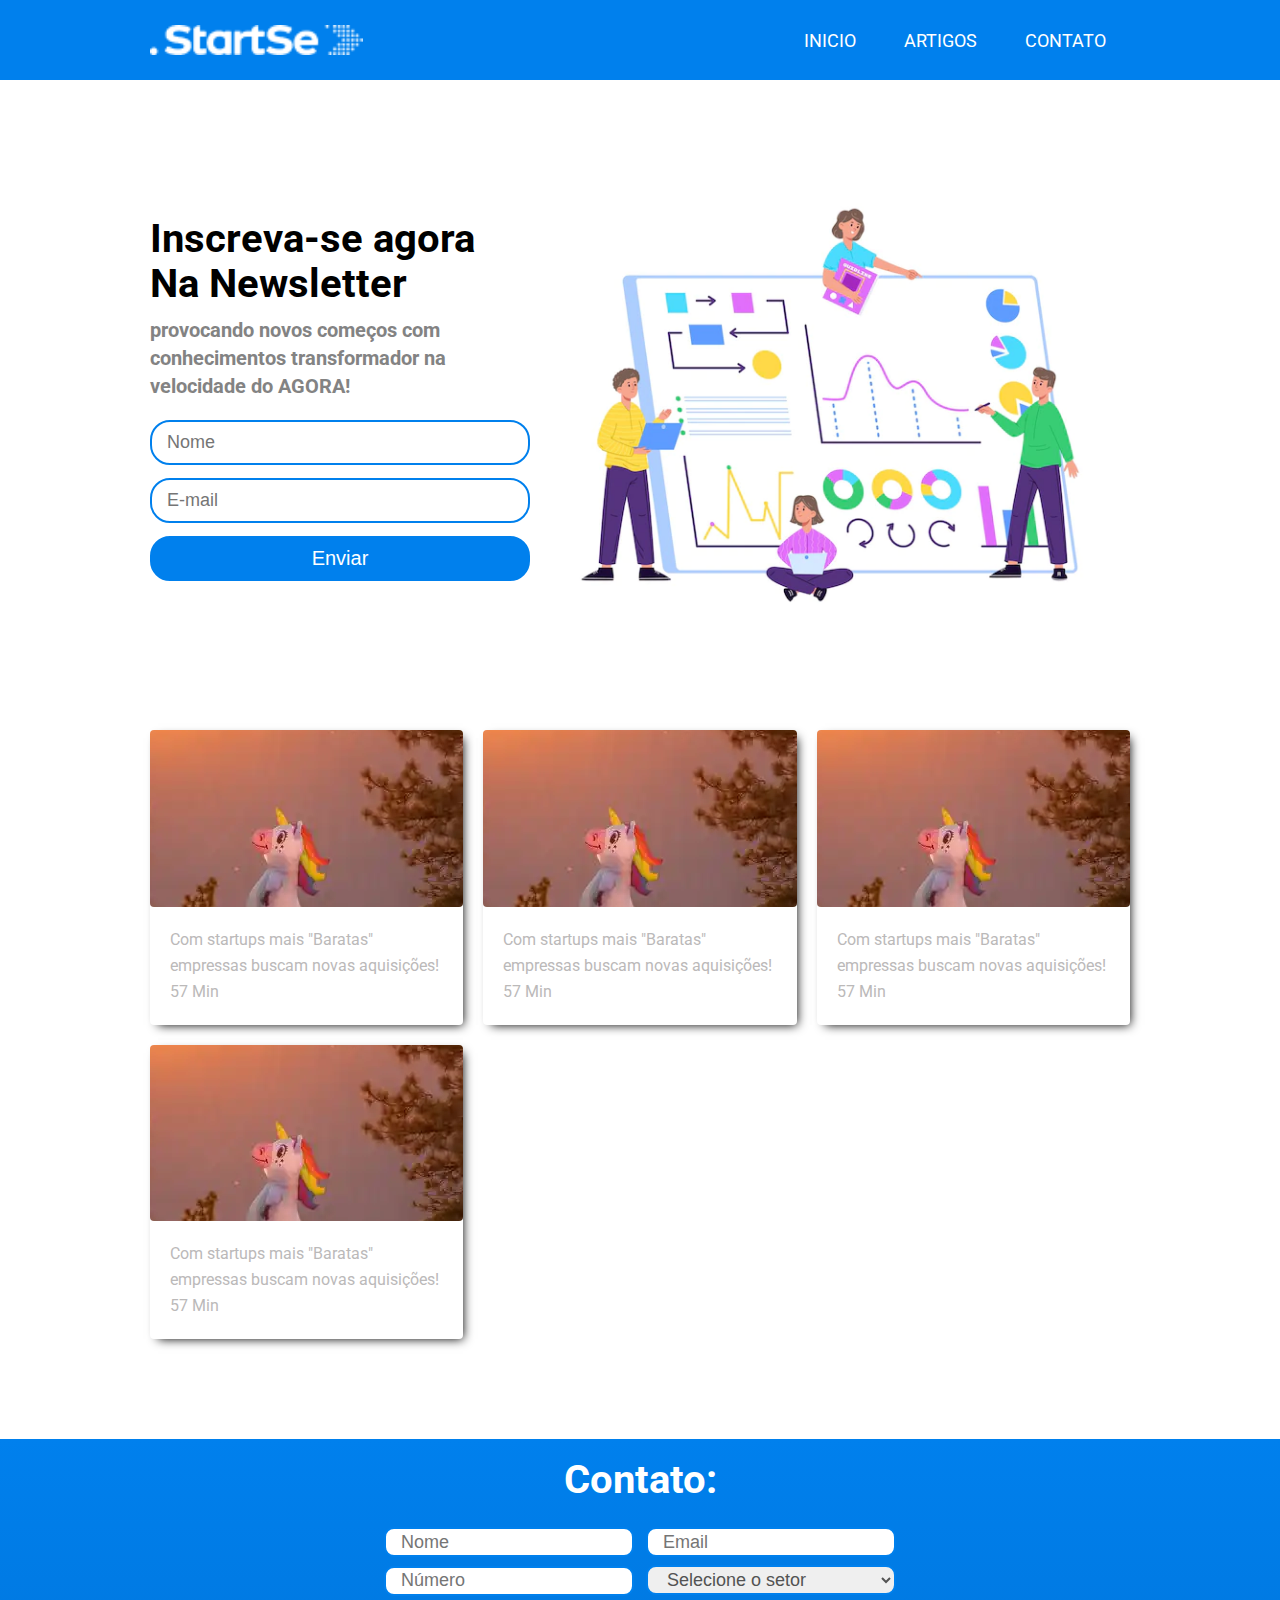
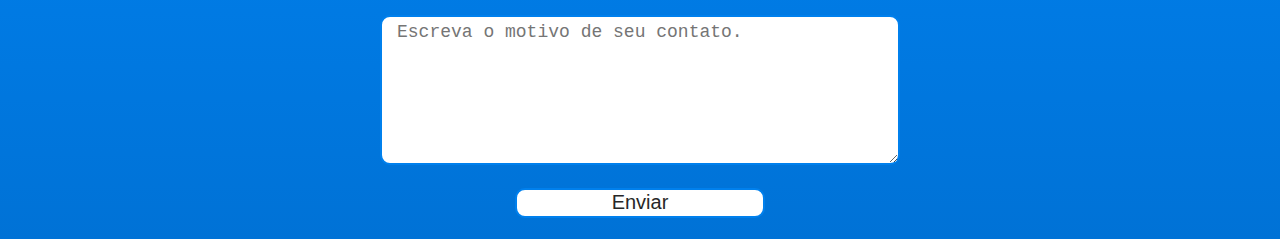
==== Index.html @ c2a412a1 "HTML > INDEX" ====
<!DOCTYPE html>
<html lang="pt-br">

<head>
    <meta charset="UTF-8">
    <meta http-equiv="X-UA-Compatible" content="IE=edge">
    <meta name="viewport" content="width=device-width, initial-scale=1.0">
    <Title>StartSe</Title>
    <link rel="icon" type="image/x-icon" href="images/favicon.ico">
    <link rel="stylesheet" type="text/css" href="./css/CSS.css">
    <link rel="stylesheet" type="text/css" href="./css/CSS Repoonse.css">
</head>

<body>
    <header>
        <div class="conteiner">
            <img src="images/image.png" alt="Logo.">
            <div class="secao-menu">
                <div class="conteiner-menu">
                    <input type="checkbox" id="checkbox-menu">
                    <label for="checkbox-menu">
                        <span></span>
                        <span></span>
                        <span></span>
                    </label>
                </div>
                <nav>
                    <ul>
                        <li>
                            <a href="#">Inicio</a>
                        </li>
                        <li><a href="#artigos">Artigos</a>
                        </li>
                        <li>
                            <a href="#contato">Contato</a>
                        </li>
                    </ul>
                </nav>
            </div>
        </div>
    </header>

    <main>
        <div class="conteiner-main">
            <div>
                <h2><span>Inscreva-se agora</span></h2>
                <h2>Na Newsletter</h2>
                <h3>provocando novos começos com conhecimentos transformador na velocidade do AGORA!</h3>
                <form>
                    <input type="text" placeholder="Nome">
                    <input type="email" placeholder="E-mail">
                    <input type="submit" value="Enviar">
                </form>
            </div>
            <img src="./images/register.webp" alt="Desenho de pessoas fazendo um projeto em um quadro.">
        </div>
    </main>

    <section class="cards" id="artigos">
        <div class="card">
            <div class="imagen">
                <img src="./images/unicornio.webp">
            </div>

            <div class="conteudo">
                <p class="titulo texto-medio">
                    Com startups mais "Baratas" empressas buscam novas aquisições!
                </p>
                <div class="info">
                    <p class="texto-medio">57 Min</p>
                </div>
            </div>
        </div>

        <div class="card">
            <div class="imagen">
                <img src="./images/unicornio.webp">
            </div>

            <div class="conteudo">
                <p class="titulo texto-medio">
                    Com startups mais "Baratas" empressas buscam novas aquisições!
                </p>
                <div class="info">
                    <p class="texto-medio">57 Min</p>
                </div>
            </div>
        </div>

        <div class="card">
            <div class="imagen">
                <img src="./images/unicornio.webp">
            </div>

            <div class="conteudo">
                <p class="titulo texto-medio">
                    Com startups mais "Baratas" empressas buscam novas aquisições!
                </p>
                <div class="info">
                    <p class="texto-medio">57 Min</p>
                </div>
            </div>
        </div>

        <div class="card">
            <div class="imagen">
                <img src="./images/unicornio.webp">
            </div>

            <div class="conteudo">
                <p class="titulo texto-medio">
                    Com startups mais "Baratas" empressas buscam novas aquisições!
                </p>
                <div class="info">
                    <p class="texto-medio">57 Min</p>
                </div>
            </div>
        </div>
    </section>

    <section id="contato">
        <div class="form">
            <h1>Contato:</h1>
            <form>
                <input type="text" placeholder="Nome">
                <input type="email" placeholder="Email">
                <input type="tel" placeholder="Número">
                <select name="motivo" id="motivo">
                    <option value="" selected id="setor">Selecione o setor</option>
                    <option value="suporte">Suporte</option>
                    <option value="marketing">Marketing</option>
                    <option value="admin">Administração</option>
                    <option value="outro">Outro</option>
                </select>
                <textarea placeholder="Escreva o motivo de seu contato."></textarea>
                <div id="submit">
                    <input type="submit" value="Enviar">
                </div>
            </form>
        </div>
    </section>

</body>

</html>
---- css/CSS.css ----
@import url('https://fonts.googleapis.com/css2?family=Roboto:ital,wght@0,300;0,400;0,700;1,400&display=swap');

* {
    box-sizing: border-box;
    margin: 0;
    padding: 0;
    outline: 0;
}

html, body {
    height: 100vh;
    font-family: "Roboto", 'Times New Roman' ;
    text-rendering: optimizeLegibility;
    -webkit-font-smoothing: antialiased;
}

/* HEADER */

header {
    background-color: #0080ed;
}

header .conteiner {
    display: flex;
    align-items: center;
    justify-content: space-between;
    max-width: 980px;
    height: 80px;
    margin: auto;
}

header nav ul {
    display: flex;

}

header nav ul li {
    list-style: none;
}

header nav ul li a {
    text-decoration: none;
    color: white;
    text-transform: uppercase;
    font-size: 18px;
    padding: 24px;
    transition: all 250ms linear 0s;
}

header nav ul li a:hover {
    background-color: rgba(255,255,255,0.20);
}

header .conteiner img {
    height: 30px;
}

/* MAIN */ 

main {
    margin-bottom: 100px;
}

main .conteiner-main {
    display: flex;
    align-items: center;
    justify-content: space-between;
    max-width: 980px;
    margin: 100px auto 0px auto;
}

h2 {
    color: #000000;
    font-size: 40px;
    line-height: 45px;
    font-weight: bold;
}

h3 {
    color: rgb(131,131,131);
    font-size: 20px;
    line-height: 28px;
    margin: 10px 0;
}

form {
    margin-top: 20px;
}

form input {
    width: 380px;
    padding-left: 15px;
    font-size: 18px;
    height: 45px;
    margin-bottom: 13px;
    border-radius: 20px;
    border: 2px solid #0080ed;
}

form [type="submit"] {
    background-color: #0080ed;
    color: white;
    font-size: 20px;
    padding: 0;
}

form [type="submit"]:hover {
    cursor: pointer
}

main .conteiner-main img {
    width: 600px;
}

/* CARDS */

.cards {
    width: 90%;
    max-width: 980px;
    margin: auto;
    display: grid;
    grid-template-columns: repeat(auto-fit, minmax(250px, 1fr));
    grid-gap: 20px;
}

.texto-medio {
    font-size: 16px;
    line-height: 26px;
    font-weight: 400;
    color: rgb(187, 185, 185);
}

.card {
    display: flex;
    flex-direction: column;
    cursor: pointer;
    border-radius: 4px;
    box-shadow: 4px 4px 10px -4px black;
    transition: all 0.3s ease 0s;
}

.card:hover {
    transform: translateY(-7px);
}

.imagen {
    width: 100%;
    padding-top: 56.25%;
    overflow: hidden;
    position: relative;
    border-radius: 4px;
}

.imagen img {
    position: absolute;
    border-radius: 10px;
    top: 50%;
    left: 50%;
    transform: translate(-50%, -50%);
}

.conteudo {
    margin: 20px;
}

.titulo {
    margin-bottom: 0px;
}

/* CONTATO */

.form {
    display: flex;
    flex-direction: column;
    justify-content: center;
    align-items: center;
    max-width: 980px;
    margin: 100px auto;
    height: 400px;
}

.form form {
    width: 520px;
}

.form form input{
    width: 250px;
    height: 30px;
    border-radius: 10px;
    margin: 4px;
}

select, textarea {
    border: 2px solid #0080ed;
    border-radius: 10px;
    width: 250px;
    height: 30px;
    color: #535353;
    margin: 4px;
    font-size: 18px;
    padding-left: 15px;
}

textarea {
    margin: 15px auto;
    width: 520px;
    height: 150px;
    padding-top: 5px;
}

.form h1 {
    color: white;
    font-size: 40px;
}
section#contato {
    background-image: linear-gradient(to top, #0072d6, #0080ed);
}

.form form input[type="submit"]{
    color: #272727;
    background-color: white;
    padding: 0;
}

#submit {
    display: flex;
    justify-content: space-around;
}
---- css/CSS Repoonse.css ----
@media (max-width: 1000px){
    main .conteiner-main div {
        margin: auto;
    }
    main .conteiner-main img {
        display: none;
    }
    h2 {
        margin-left: 50px;
    }
    div h3 {
        margin-left: 50px;
    }
    form {
        display: flex;
        align-items: center;
        width: 100%;
        padding-top: 20px;
        text-align: center;
        flex-direction: column;
    }
    input {
        margin: 12px;
    }
    .form {
        height: 70vh
    }

    .form form {
        padding-top: 10px;
    }

    .form form input, select, textarea{
        width: 350px;
        padding-left: 10px;
        margin: 8px;
    }
    .form form input, select {
        height: 40px;
    }
}

@media (min-height: 631px) {
    .conteiner-menu{
        display: none;
    }
}

@media (max-width: 1000px) {
    .conteiner {
        padding: 0px 20px;
    }
}

@media (max-width: 630px) {
    nav {
        display: none;
    }
    main .conteiner-main img {
        display: none;
    }

    .conteiner-menu {
        height: 100%;
        display: flex;
        align-items: center;
        justify-content: center;
    }

    #checkbox-menu {
        position: absolute;
        opacity: 0;
    }
    label {
        cursor: pointer;
        position: relative;
        display: block;
        height: 22px;
        width: 30px;
    }
    label span {
        position: absolute;
        display: block;
        height: 5px;
        width: 100%;
        background-color: white;
        border-radius: 30px;
        transition: 0.25s ease-in-out;
    }
    label span:nth-child(1){
        top: 0;
    }
    label span:nth-child(2){
        top: 8px;
    }
    label span:nth-child(3){
        top: 16px;
    }
    
    #checkbox-menu:checked + label span:nth-child(1){
        transform: rotate(-45deg);
        top: 8px;
    }
    #checkbox-menu:checked + label span:nth-child(2){
        opacity: 0;
    }
    #checkbox-menu:checked + label span:nth-child(3){
        transform: rotate(45deg);
        top: 8px;
    }
    .form {
        height: 100vh
    }
}
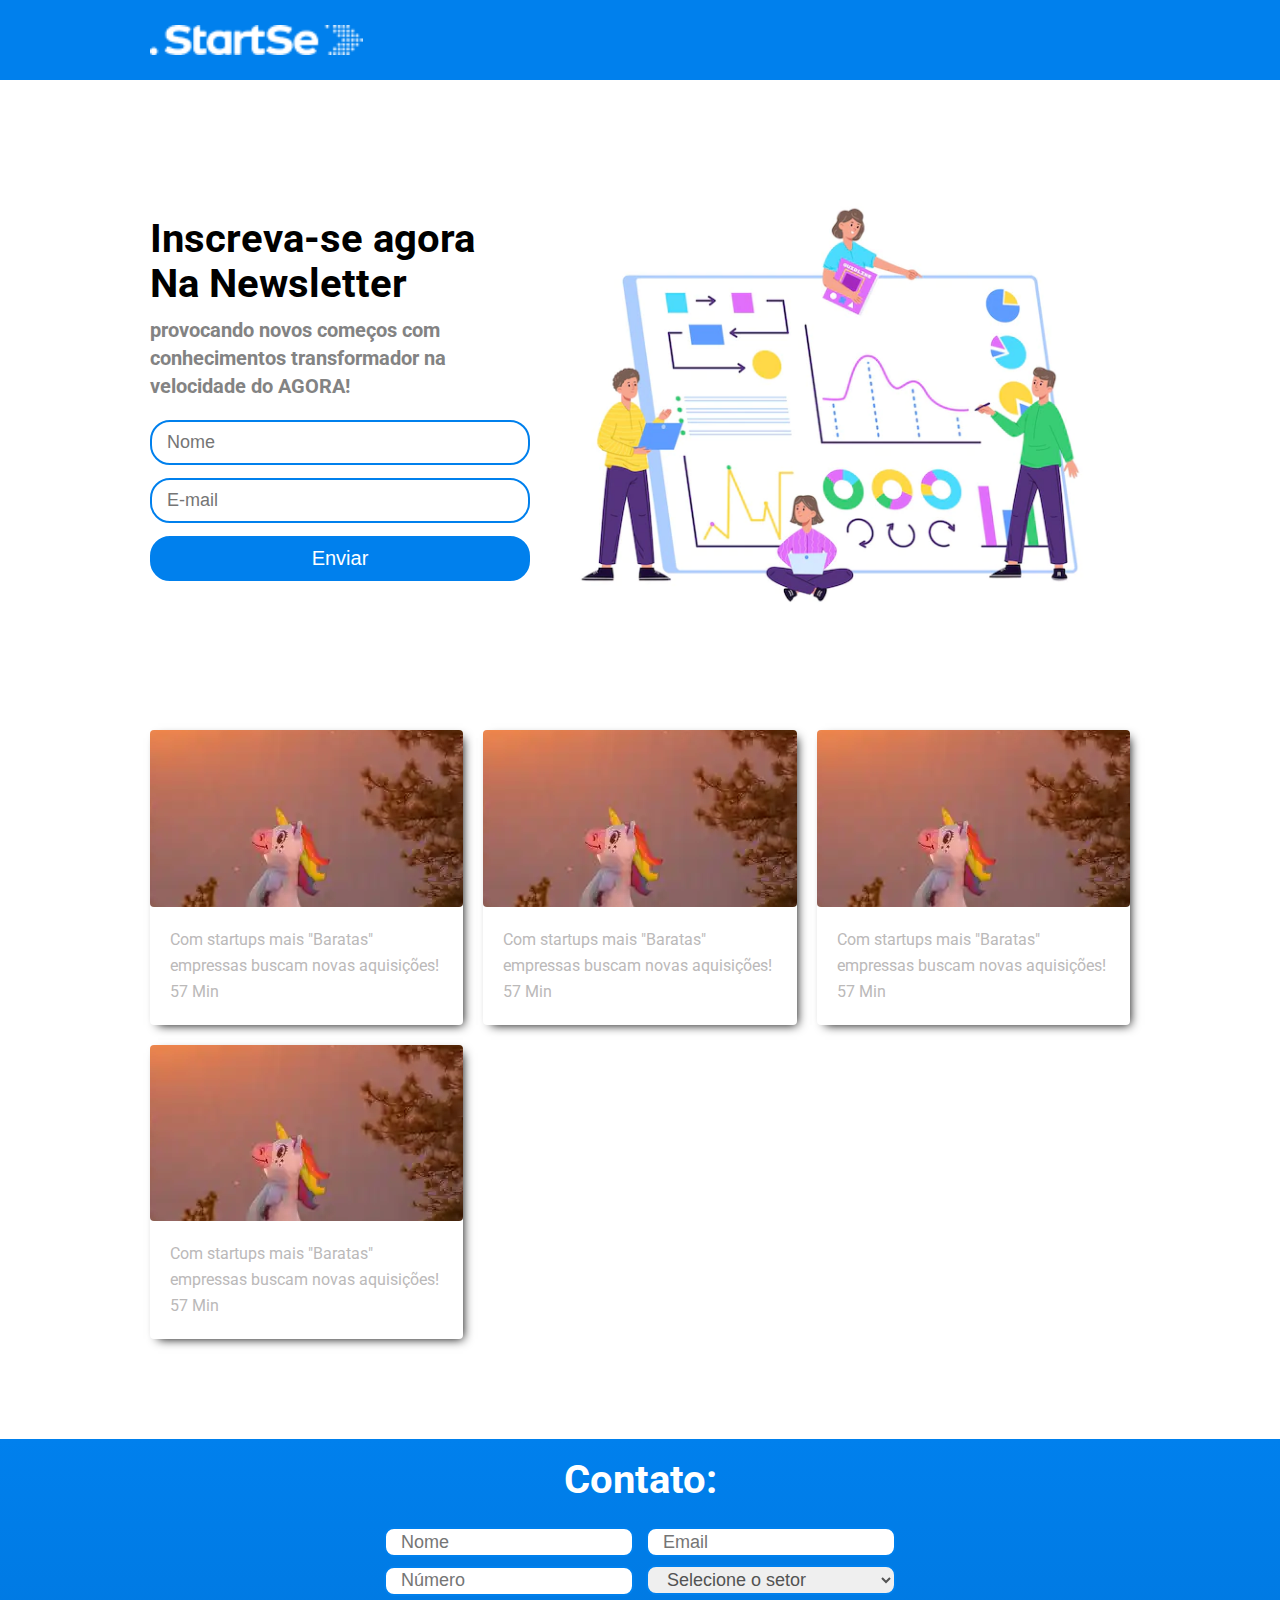
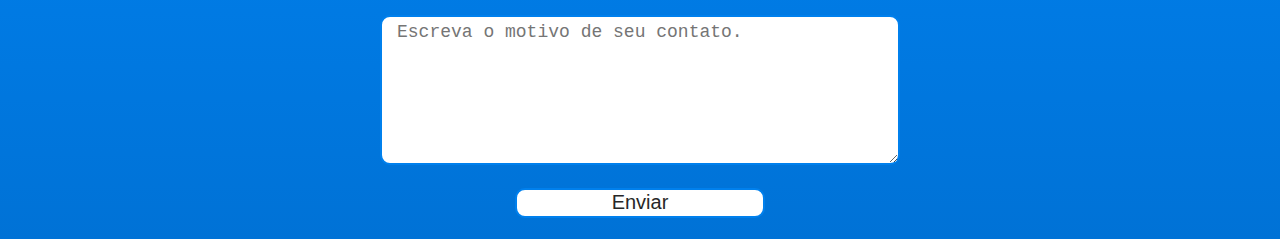
==== commit df5bf237: "Altera a estrutura do Header" ====
--- a/Index.html
+++ b/Index.html
@@ -14,28 +14,28 @@
 <body>
     <header>
         <div class="conteiner">
-            <img src="images/image.png" alt="Logo.">
+            <img src="images/image.png" alt="Logo">
             <div class="secao-menu">
                 <div class="conteiner-menu">
                     <input type="checkbox" id="checkbox-menu">
-                    <label for="checkbox-menu">
+                    <label class="menu-button-conteiner" for="checkbox-menu">
                         <span></span>
                         <span></span>
                         <span></span>
                     </label>
+                    <nav>
+                        <ul>
+                            <li>
+                                <a href="#">Inicio</a>
+                            </li>
+                            <li><a href="#artigos">Artigos</a>
+                            </li>
+                            <li>
+                                <a href="#contato">Contato</a>
+                            </li>
+                        </ul>
+                    </nav>
                 </div>
-                <nav>
-                    <ul>
-                        <li>
-                            <a href="#">Inicio</a>
-                        </li>
-                        <li><a href="#artigos">Artigos</a>
-                        </li>
-                        <li>
-                            <a href="#contato">Contato</a>
-                        </li>
-                    </ul>
-                </nav>
             </div>
         </div>
     </header>
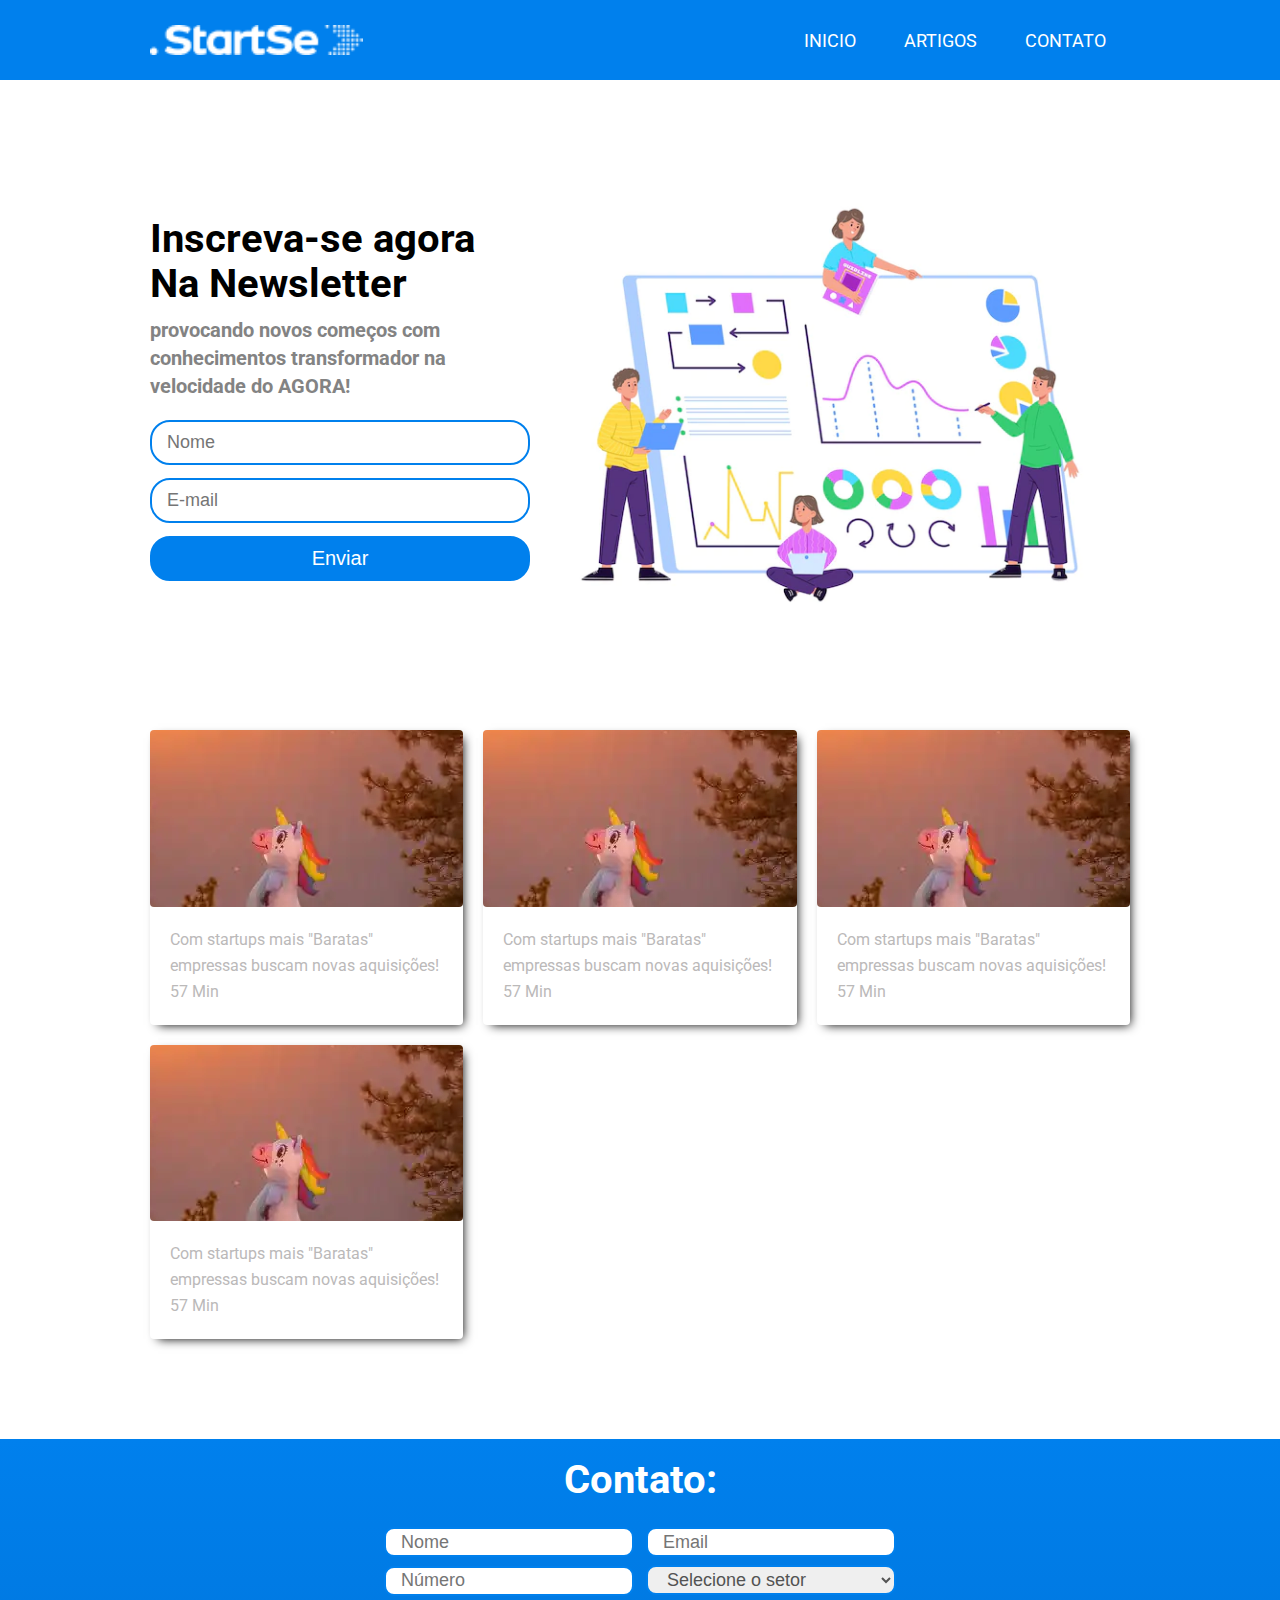
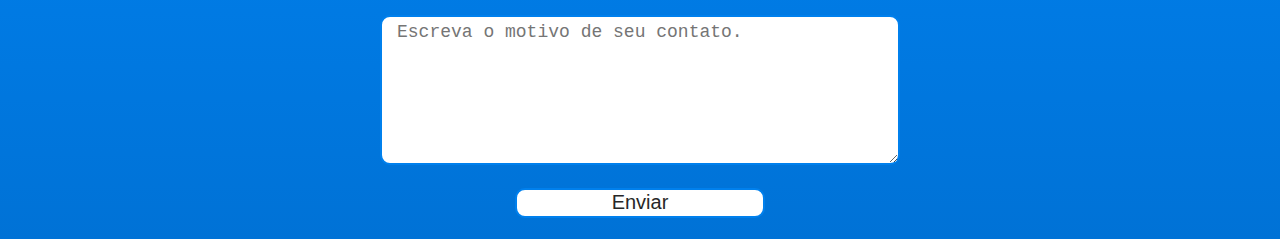
==== commit afc8d97c: "Adiciona o Menu Lateral" ====
--- a/Index.html
+++ b/Index.html
@@ -24,7 +24,7 @@
                         <span></span>
                     </label>
                     <nav>
-                        <ul>
+                        <ul class="menu">
                             <li>
                                 <a href="#">Inicio</a>
                             </li>
--- a/css/CSS.css
+++ b/css/CSS.css
@@ -53,6 +53,10 @@
 
 header .conteiner img {
     height: 30px;
+}
+
+#checkbox-menu {
+    display: none;
 }
 
 /* MAIN */ 
--- a/css/CSS Repoonse.css
+++ b/css/CSS Repoonse.css
@@ -1,27 +1,33 @@
-@media (max-width: 1000px){
+@media (max-width: 1000px) {
     main .conteiner-main div {
         margin: auto;
     }
+
     main .conteiner-main img {
         display: none;
     }
+
     h2 {
         margin-left: 50px;
     }
+
     div h3 {
         margin-left: 50px;
     }
+
     form {
         display: flex;
         align-items: center;
-        width: 100%;
+        width: 100vw;
         padding-top: 20px;
         text-align: center;
         flex-direction: column;
     }
+
     input {
         margin: 12px;
     }
+
     .form {
         height: 70vh
     }
@@ -30,19 +36,17 @@
         padding-top: 10px;
     }
 
-    .form form input, select, textarea{
+    .form form input,
+    select,
+    textarea {
         width: 350px;
         padding-left: 10px;
         margin: 8px;
     }
-    .form form input, select {
+
+    .form form input,
+    select {
         height: 40px;
-    }
-}
-
-@media (min-height: 631px) {
-    .conteiner-menu{
-        display: none;
     }
 }
 
@@ -52,25 +56,48 @@
     }
 }
 
-@media (max-width: 630px) {
-    nav {
-        display: none;
+@media (max-width: 630px) { 
+
+    .menu-button-conteiner {
+        display: flex;
     }
+
+    .menu {
+        position: absolute;
+        margin-top: 30px;
+        flex-direction: column;
+        width: 100vw;
+        justify-content: center;
+        align-items: center;
+        left: 100%;
+        transform: translateX(100vw);
+        transition: 0.5s ease transform;
+    }
+
+    .menu>li {
+        display: flex;
+        justify-content: center;
+        margin: 0;
+        padding: 0px;
+        width: 100%;
+        color: white;
+        background-color: #0080ed;
+        border-radius: 8px;
+    }
+
+    .menu>li:not(:last-child) {
+        border-bottom: 1px solid white;
+    }
+
+    .menu li a {
+        flex: 1;
+        text-align: center;
+    }
+
     main .conteiner-main img {
         display: none;
     }
 
-    .conteiner-menu {
-        height: 100%;
-        display: flex;
-        align-items: center;
-        justify-content: center;
-    }
-
-    #checkbox-menu {
-        position: absolute;
-        opacity: 0;
-    }
     label {
         cursor: pointer;
         position: relative;
@@ -78,6 +105,7 @@
         height: 22px;
         width: 30px;
     }
+
     label span {
         position: absolute;
         display: block;
@@ -87,27 +115,42 @@
         border-radius: 30px;
         transition: 0.25s ease-in-out;
     }
-    label span:nth-child(1){
+
+    label span:nth-child(1) {
         top: 0;
     }
-    label span:nth-child(2){
+
+    label span:nth-child(2) {
         top: 8px;
     }
-    label span:nth-child(3){
+
+    label span:nth-child(3) {
         top: 16px;
     }
-    
-    #checkbox-menu:checked + label span:nth-child(1){
+
+    #checkbox-menu:checked+label span:nth-child(1) {
         transform: rotate(-45deg);
         top: 8px;
     }
-    #checkbox-menu:checked + label span:nth-child(2){
+
+    #checkbox-menu:checked+label span:nth-child(2) {
         opacity: 0;
     }
-    #checkbox-menu:checked + label span:nth-child(3){
+
+    #checkbox-menu:checked+label span:nth-child(3) {
         transform: rotate(45deg);
         top: 8px;
     }
+    
+    nav .menu {
+        width: 100vw;
+    }
+
+    #checkbox-menu:checked~nav .menu{
+        transform: translateX(-100vw);
+        transition: 0.5 ease transform;
+    }
+
     .form {
         height: 100vh
     }
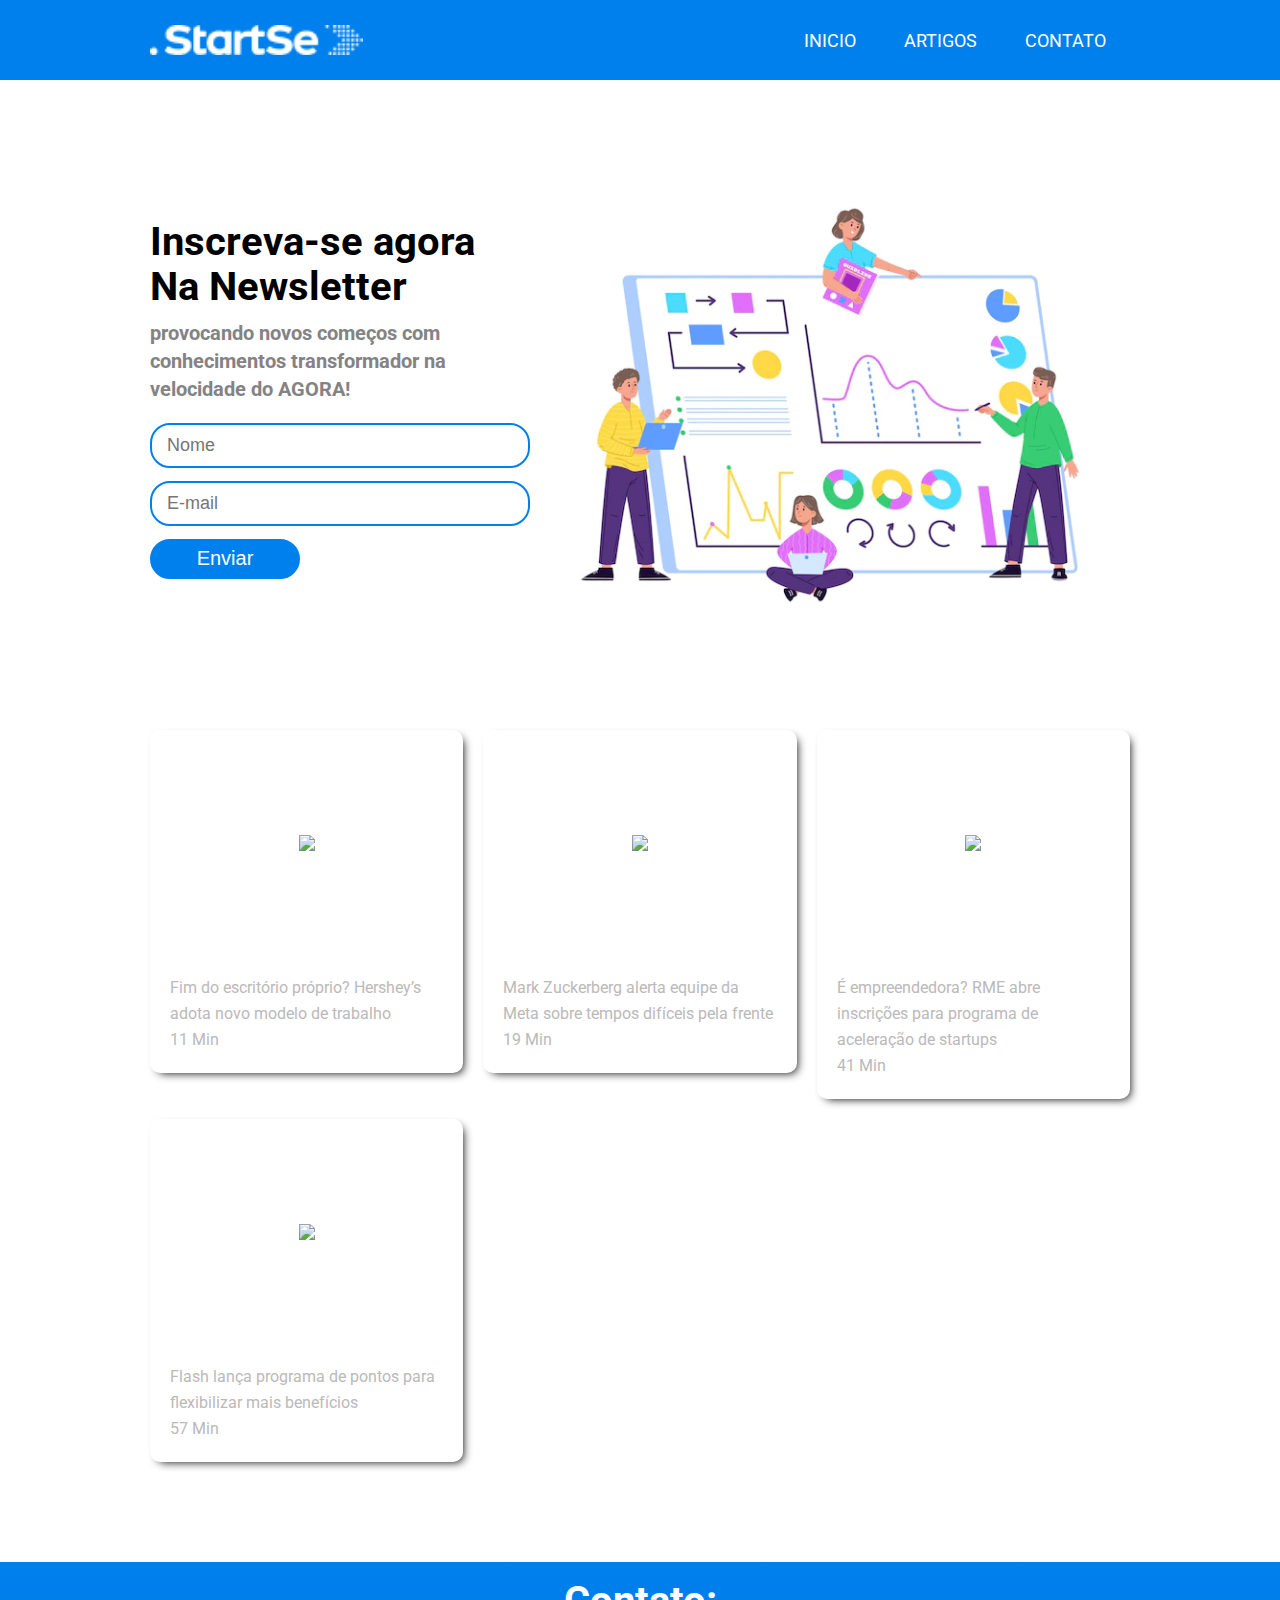
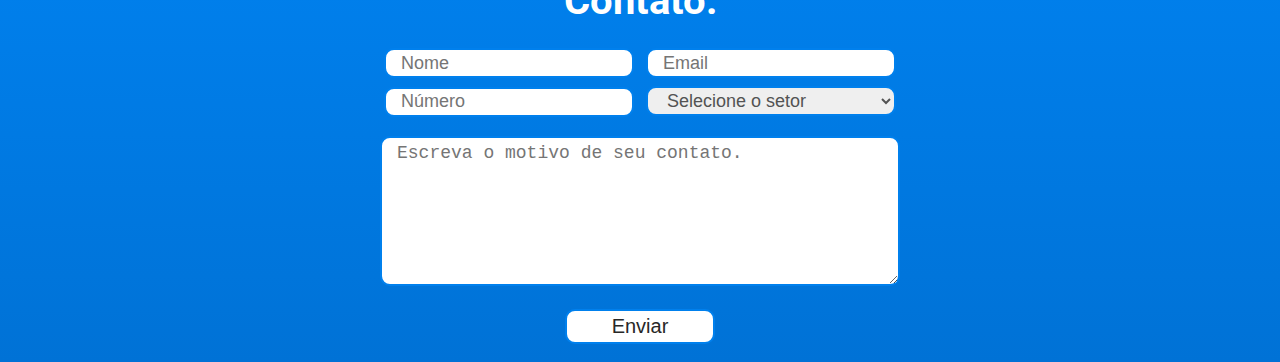
==== commit 5d363ed2: "Artigo criado" ====
--- a/Index.html
+++ b/Index.html
@@ -12,7 +12,7 @@
 </head>
 
 <body>
-    <header>
+    <header id="inicio">
         <div class="conteiner">
             <img src="images/image.png" alt="Logo">
             <div class="secao-menu">
@@ -26,7 +26,7 @@
                     <nav>
                         <ul class="menu">
                             <li>
-                                <a href="#">Inicio</a>
+                                <a href="#inicio">Inicio</a>
                             </li>
                             <li><a href="#artigos">Artigos</a>
                             </li>
@@ -57,65 +57,74 @@
     </main>
 
     <section class="cards" id="artigos">
-        <div class="card">
-            <div class="imagen">
-                <img src="./images/unicornio.webp">
-            </div>
 
-            <div class="conteudo">
-                <p class="titulo texto-medio">
-                    Com startups mais "Baratas" empressas buscam novas aquisições!
-                </p>
-                <div class="info">
-                    <p class="texto-medio">57 Min</p>
+        <a href="https://www.startse.com/artigos/modelo-de-trabalho-da-hersheys/">
+            <div class="card">
+                <div class="imagen">
+                    <img src="https://www.startse.com/_next/image/?url=https%3A%2F%2Fstartse-uploader.s3.us-east-2.amazonaws.com%2Fmedium_Hersheys_8d2b172c8a.jpg&w=1920&q=50">
+                </div>
+
+                <div class="conteudo">
+                    <p class="titulo texto-medio">
+                        Fim do escritório próprio? Hershey’s adota novo modelo de trabalho
+                    </p>
+                    <div class="info">
+                        <p class="texto-medio">11 Min</p>
+                    </div>
                 </div>
             </div>
-        </div>
+        </a>
 
-        <div class="card">
-            <div class="imagen">
-                <img src="./images/unicornio.webp">
-            </div>
+        <a href="/Artigos-Futuro/Mark.html">
+            <div class="card">
+                <div class="imagen">
+                    <img src="https://www.startse.com/_next/image/?url=https%3A%2F%2Fstartse-uploader.s3.us-east-2.amazonaws.com%2Fmedium_mark_zuckerberg_892846ee43.jpg&w=1920&q=50">
+                </div>
 
-            <div class="conteudo">
-                <p class="titulo texto-medio">
-                    Com startups mais "Baratas" empressas buscam novas aquisições!
-                </p>
-                <div class="info">
-                    <p class="texto-medio">57 Min</p>
+                <div class="conteudo">
+                    <p class="titulo texto-medio">
+                        Mark Zuckerberg alerta equipe da Meta sobre tempos difíceis pela frente
+                    </p>
+                    <div class="info">
+                        <p class="texto-medio">19 Min</p>
+                    </div>
                 </div>
             </div>
-        </div>
+        </a>
 
-        <div class="card">
-            <div class="imagen">
-                <img src="./images/unicornio.webp">
-            </div>
+        <a href="https://www.startse.com/artigos/inscricoes-abertas-para-a-edicao-2022-do-rme-acelera/">
+            <div class="card">
+                <div class="imagen">
+                    <img src="https://www.startse.com/_next/image/?url=https%3A%2F%2Fstartse-uploader.s3.us-east-2.amazonaws.com%2Fmedium_Empreendedorismo_feminino_3207b230e3.jpg&w=1920&q=50">
+                </div>
 
-            <div class="conteudo">
-                <p class="titulo texto-medio">
-                    Com startups mais "Baratas" empressas buscam novas aquisições!
-                </p>
-                <div class="info">
-                    <p class="texto-medio">57 Min</p>
+                <div class="conteudo">
+                    <p class="titulo texto-medio">
+                        É empreendedora? RME abre inscrições para programa de aceleração de startups
+                    </p>
+                    <div class="info">
+                        <p class="texto-medio">41 Min</p>
+                    </div>
                 </div>
             </div>
-        </div>
+        </a>
 
-        <div class="card">
-            <div class="imagen">
-                <img src="./images/unicornio.webp">
-            </div>
+        <a href="https://www.startse.com/artigos/flash-lanca-programa-de-pontos-para-flexibilizar-mais-beneficios">
+            <div class="card">
+                <div class="imagen">
+                    <img src="https://www.startse.com/_next/image/?url=https%3A%2F%2Fstartse-uploader.s3.us-east-2.amazonaws.com%2Fmedium_1200x675_32_1_31a46f9e59.jpg&w=1920&q=50">
+                </div>
 
-            <div class="conteudo">
-                <p class="titulo texto-medio">
-                    Com startups mais "Baratas" empressas buscam novas aquisições!
-                </p>
-                <div class="info">
-                    <p class="texto-medio">57 Min</p>
+                <div class="conteudo">
+                    <p class="titulo texto-medio">
+                        Flash lança programa de pontos para flexibilizar mais benefícios
+                    </p>
+                    <div class="info">
+                        <p class="texto-medio">57 Min</p>
+                    </div>
                 </div>
             </div>
-        </div>
+        </a>
     </section>
 
     <section id="contato">
--- a/css/CSS.css
+++ b/css/CSS.css
@@ -8,8 +8,7 @@
 }
 
 html, body {
-    height: 100vh;
-    font-family: "Roboto", 'Times New Roman' ;
+    font-family: "Roboto", 'Times New Roman';
     text-rendering: optimizeLegibility;
     -webkit-font-smoothing: antialiased;
 }
@@ -48,7 +47,7 @@
 }
 
 header nav ul li a:hover {
-    background-color: rgba(255,255,255,0.20);
+    background-color: rgba(255, 255, 255, 0.20);
 }
 
 header .conteiner img {
@@ -59,7 +58,7 @@
     display: none;
 }
 
-/* MAIN */ 
+/* MAIN */
 
 main {
     margin-bottom: 100px;
@@ -81,7 +80,7 @@
 }
 
 h3 {
-    color: rgb(131,131,131);
+    color: rgb(131, 131, 131);
     font-size: 20px;
     line-height: 28px;
     margin: 10px 0;
@@ -105,11 +104,15 @@
     background-color: #0080ed;
     color: white;
     font-size: 20px;
-    padding: 0;
+    width: 150px;
+    padding-left: 0px;
+    height: 40px;
 }
 
 form [type="submit"]:hover {
-    cursor: pointer
+    cursor: pointer;
+    background-color: rgba(0,128,237,0.8);
+    transform: translateY(-2px);
 }
 
 main .conteiner-main img {
@@ -117,6 +120,10 @@
 }
 
 /* CARDS */
+
+a {
+    text-decoration: none;
+}
 
 .cards {
     width: 90%;
@@ -141,6 +148,7 @@
     border-radius: 4px;
     box-shadow: 4px 4px 10px -4px black;
     transition: all 0.3s ease 0s;
+    border-radius: 10px;
 }
 
 .card:hover {
@@ -152,12 +160,12 @@
     padding-top: 56.25%;
     overflow: hidden;
     position: relative;
-    border-radius: 4px;
+    border-radius: 10px 10px 0 0;
+    height: 225px;
 }
 
 .imagen img {
     position: absolute;
-    border-radius: 10px;
     top: 50%;
     left: 50%;
     transform: translate(-50%, -50%);
@@ -179,7 +187,7 @@
     justify-content: center;
     align-items: center;
     max-width: 980px;
-    margin: 100px auto;
+    margin: 100px auto 0;
     height: 400px;
 }
 
@@ -187,7 +195,7 @@
     width: 520px;
 }
 
-.form form input{
+.form form input {
     width: 250px;
     height: 30px;
     border-radius: 10px;
@@ -216,14 +224,17 @@
     color: white;
     font-size: 40px;
 }
+
 section#contato {
     background-image: linear-gradient(to top, #0072d6, #0080ed);
 }
 
-.form form input[type="submit"]{
+.form form input[type="submit"] {
     color: #272727;
     background-color: white;
     padding: 0;
+    width: 150px;
+    height: 35px;
 }
 
 #submit {
--- a/css/CSS Repoonse.css
+++ b/css/CSS Repoonse.css
@@ -56,7 +56,7 @@
     }
 }
 
-@media (max-width: 630px) { 
+@media (max-width: 630px) {
 
     .menu-button-conteiner {
         display: flex;
@@ -141,12 +141,12 @@
         transform: rotate(45deg);
         top: 8px;
     }
-    
+
     nav .menu {
         width: 100vw;
     }
 
-    #checkbox-menu:checked~nav .menu{
+    #checkbox-menu:checked~nav .menu {
         transform: translateX(-100vw);
         transition: 0.5 ease transform;
     }
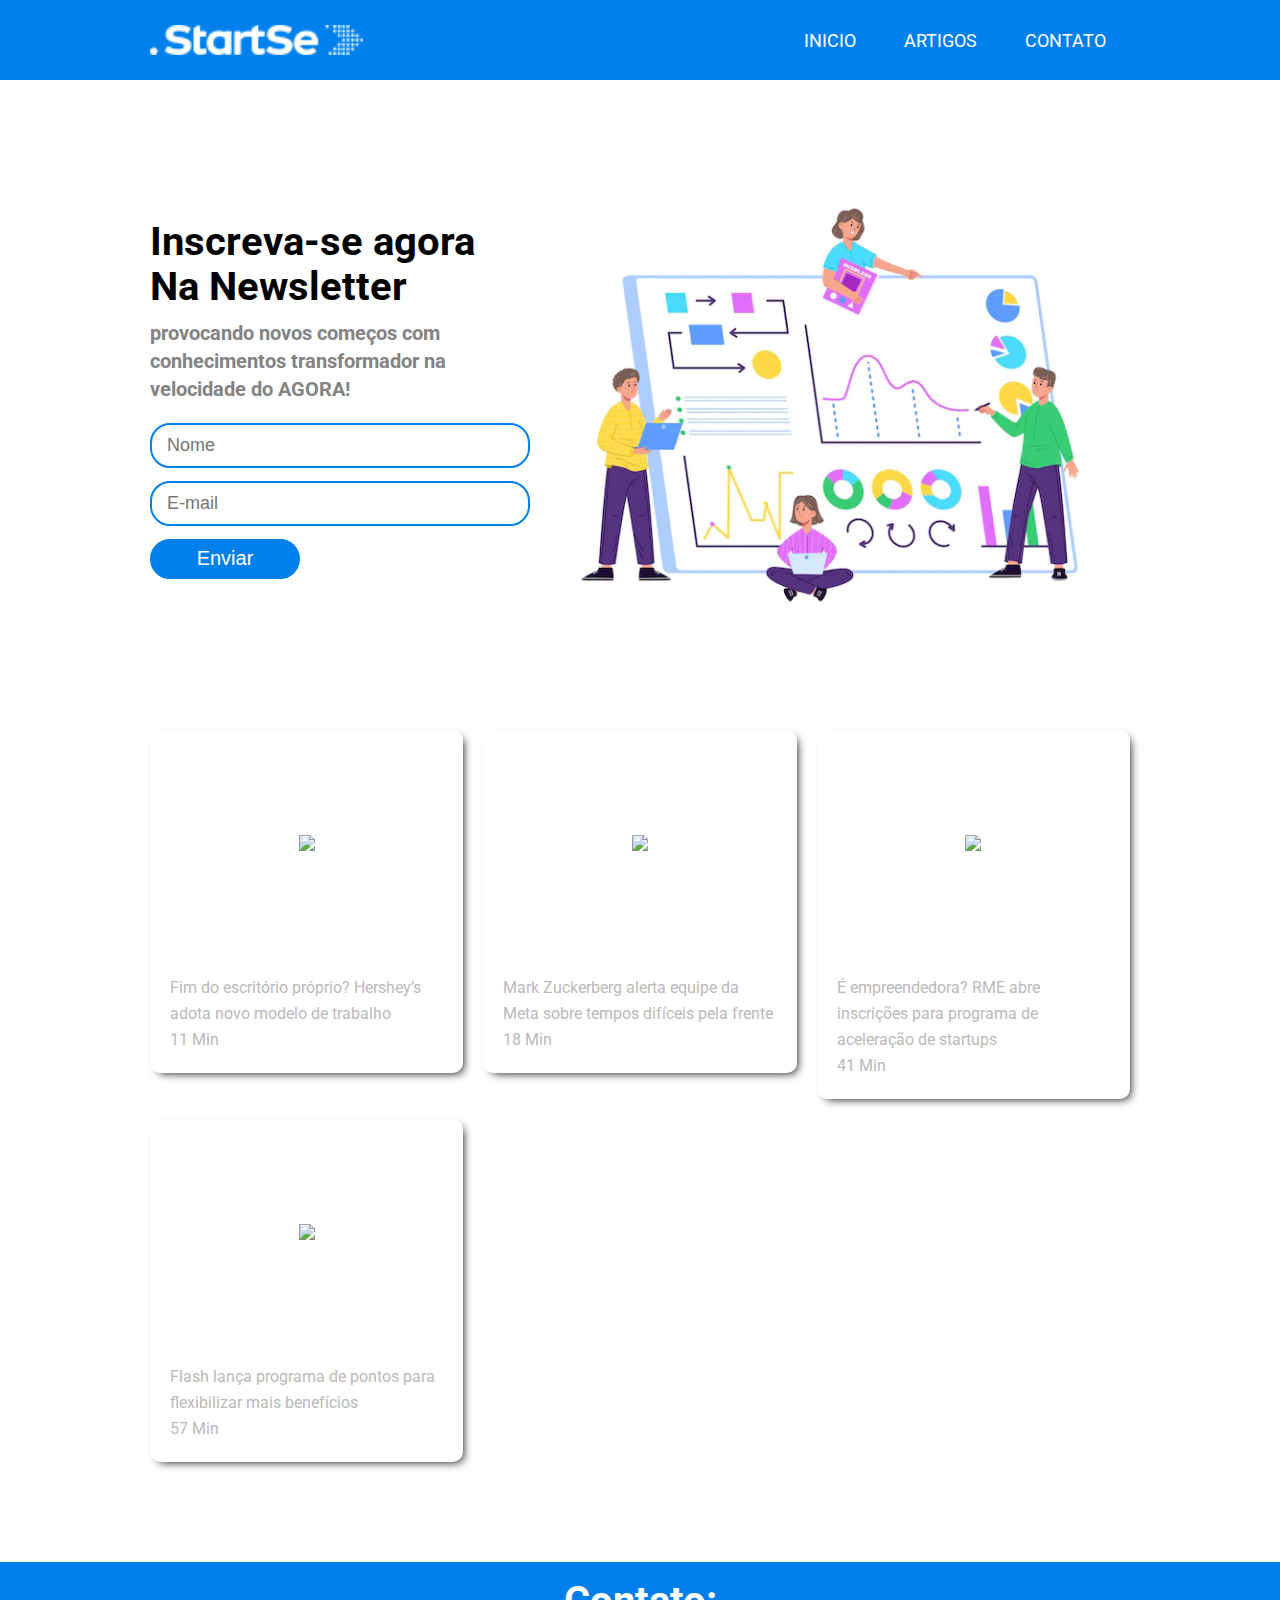
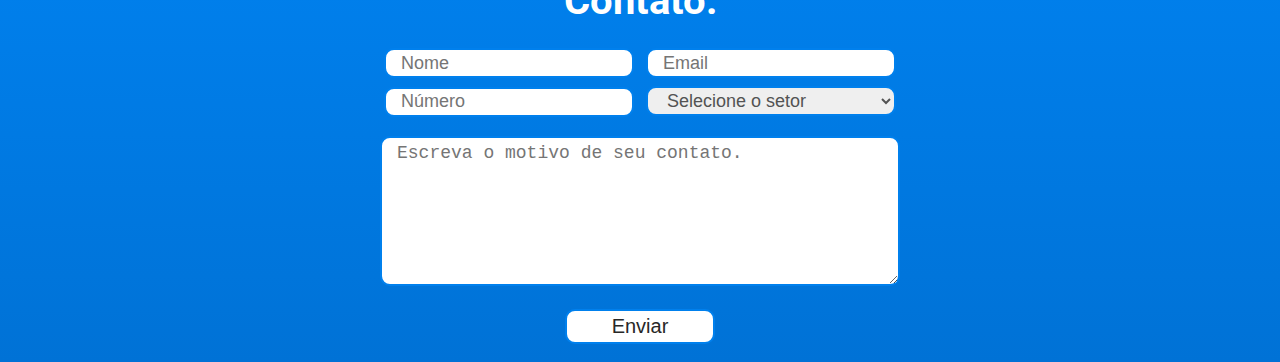
==== commit 76983d80: "name" ====
--- a/Index.html
+++ b/Index.html
@@ -86,7 +86,7 @@
                         Mark Zuckerberg alerta equipe da Meta sobre tempos difíceis pela frente
                     </p>
                     <div class="info">
-                        <p class="texto-medio">19 Min</p>
+                        <p class="texto-medio">18 Min</p>
                     </div>
                 </div>
             </div>
